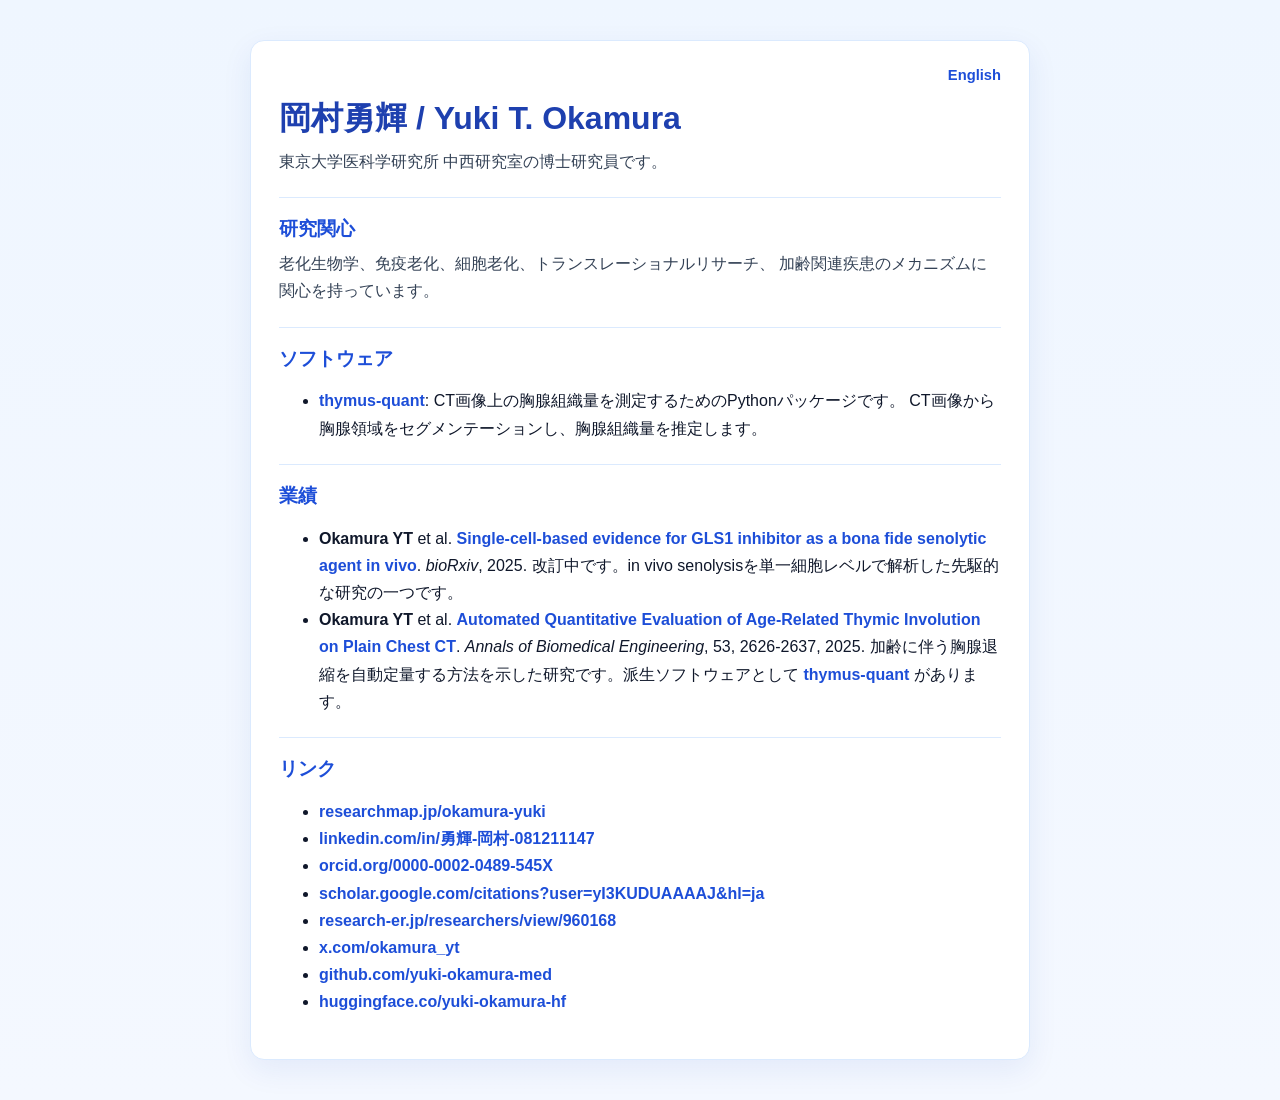
==== ja/index.html @ 50e8970c "Add Japanese profile page and language switch" ====
<!doctype html>
<html lang="ja">
<head>
  <meta charset="utf-8">
  <title>岡村勇輝 / Yuki T. Okamura</title>
  <meta name="viewport" content="width=device-width, initial-scale=1">
  <meta name="description" content="岡村勇輝 / Yuki T. Okamura の研究者プロフィールです。">
  <meta name="robots" content="index,follow">

<script type="application/ld+json">
{
  "@context": "https://schema.org",
  "@type": "Person",
  "name": "岡村勇輝 / Yuki T. Okamura",
  "url": "https://yuki-okamura-med.github.io/profile/ja/",
  "sameAs": [
    "https://researchmap.jp/okamura-yuki",
    "https://www.linkedin.com/in/%E5%8B%87%E8%BC%9D-%E5%B2%A1%E6%9D%91-081211147/?locale=en-US",
    "https://orcid.org/0000-0002-0489-545X",
    "https://scholar.google.com/citations?user=yI3KUDUAAAAJ&hl=ja",
    "https://research-er.jp/researchers/view/960168",
    "https://x.com/okamura_yt",
    "https://github.com/yuki-okamura-med/",
    "https://huggingface.co/yuki-okamura-hf"
  ]
}
</script>

  <link rel="stylesheet" href="../styles.css">
</head>
<body>
  <main>
  <nav class="language-switch" aria-label="Language">
    <a href="../">English</a>
  </nav>
  <h1>岡村勇輝 / Yuki T. Okamura</h1>
  <p>
    東京大学医科学研究所 中西研究室の博士研究員です。
  </p>

  <section>
    <h2>研究関心</h2>
    <p>
      老化生物学、免疫老化、細胞老化、トランスレーショナルリサーチ、
      加齢関連疾患のメカニズムに関心を持っています。
    </p>
  </section>

  <section>
    <h2>ソフトウェア</h2>
    <ul>
      <li>
        <a href="https://github.com/yuki-okamura-med/thymus-quant">thymus-quant</a>:
        CT画像上の胸腺組織量を測定するためのPythonパッケージです。
        CT画像から胸腺領域をセグメンテーションし、胸腺組織量を推定します。
      </li>
    </ul>
  </section>

  <section>
    <h2>業績</h2>
    <ul>
      <li>
        <strong>Okamura YT</strong> et al. <a href="https://www.biorxiv.org/content/10.1101/2025.07.22.666220v1">Single-cell-based evidence for GLS1 inhibitor as a bona fide senolytic agent in vivo</a>.
        <em>bioRxiv</em>, 2025. 改訂中です。in vivo senolysisを単一細胞レベルで解析した先駆的な研究の一つです。
      </li>
      <li>
        <strong>Okamura YT</strong> et al. <a href="https://link.springer.com/article/10.1007/s10439-025-03805-z">Automated Quantitative Evaluation of Age-Related Thymic Involution on Plain Chest CT</a>.
        <em>Annals of Biomedical Engineering</em>, 53, 2626-2637, 2025. 加齢に伴う胸腺退縮を自動定量する方法を示した研究です。派生ソフトウェアとして <a href="https://github.com/yuki-okamura-med/thymus-quant">thymus-quant</a> があります。
      </li>
    </ul>
  </section>

  <section>
    <h2>リンク</h2>
    <ul>
      <li><a href="https://researchmap.jp/okamura-yuki">researchmap.jp/okamura-yuki</a></li>
      <li><a href="https://www.linkedin.com/in/%E5%8B%87%E8%BC%9D-%E5%B2%A1%E6%9D%91-081211147/?locale=en-US">linkedin.com/in/勇輝-岡村-081211147</a></li>
      <li><a href="https://orcid.org/0000-0002-0489-545X">orcid.org/0000-0002-0489-545X</a></li>
      <li><a href="https://scholar.google.com/citations?user=yI3KUDUAAAAJ&hl=ja">scholar.google.com/citations?user=yI3KUDUAAAAJ&hl=ja</a></li>
      <li><a href="https://research-er.jp/researchers/view/960168">research-er.jp/researchers/view/960168</a></li>
      <li><a href="https://x.com/okamura_yt">x.com/okamura_yt</a></li>
      <li><a href="https://github.com/yuki-okamura-med/">github.com/yuki-okamura-med</a></li>
      <li><a href="https://huggingface.co/yuki-okamura-hf">huggingface.co/yuki-okamura-hf</a></li>
    </ul>
  </section>
  </main>
</body>
</html>
---- styles.css ----
/* Simple, LLM-friendly structure: tag-based styling with minimal classes */
:root {
  --bg: #f4f8ff;
  --surface: #ffffff;
  --text: #0f172a;
  --muted: #334155;
  --primary: #1d4ed8;
  --primary-dark: #1e40af;
  --border: #dbeafe;
}

* {
  box-sizing: border-box;
}

body {
  margin: 0;
  padding: 40px 20px;
  background: linear-gradient(180deg, #eff6ff 0%, var(--bg) 100%);
  color: var(--text);
  font-family: -apple-system, BlinkMacSystemFont, "Segoe UI", Roboto, "Helvetica Neue", Arial, sans-serif;
  line-height: 1.7;
}

main {
  max-width: 780px;
  margin: 0 auto;
  background: var(--surface);
  border: 1px solid var(--border);
  border-radius: 14px;
  padding: 28px;
  box-shadow: 0 10px 30px rgba(30, 64, 175, 0.08);
}

.language-switch {
  text-align: right;
  font-size: 0.92rem;
  margin: -6px 0 10px;
}

h1 {
  margin: 0 0 10px;
  color: var(--primary-dark);
  font-size: 2rem;
  line-height: 1.25;
}

h2 {
  margin: 0 0 8px;
  color: var(--primary);
  font-size: 1.2rem;
  line-height: 1.35;
}

p {
  margin: 0;
  color: var(--muted);
}

section {
  margin-top: 22px;
  padding-top: 18px;
  border-top: 1px solid var(--border);
}

a {
  color: var(--primary);
  text-decoration: none;
  font-weight: 600;
}

a:hover {
  text-decoration: underline;
}
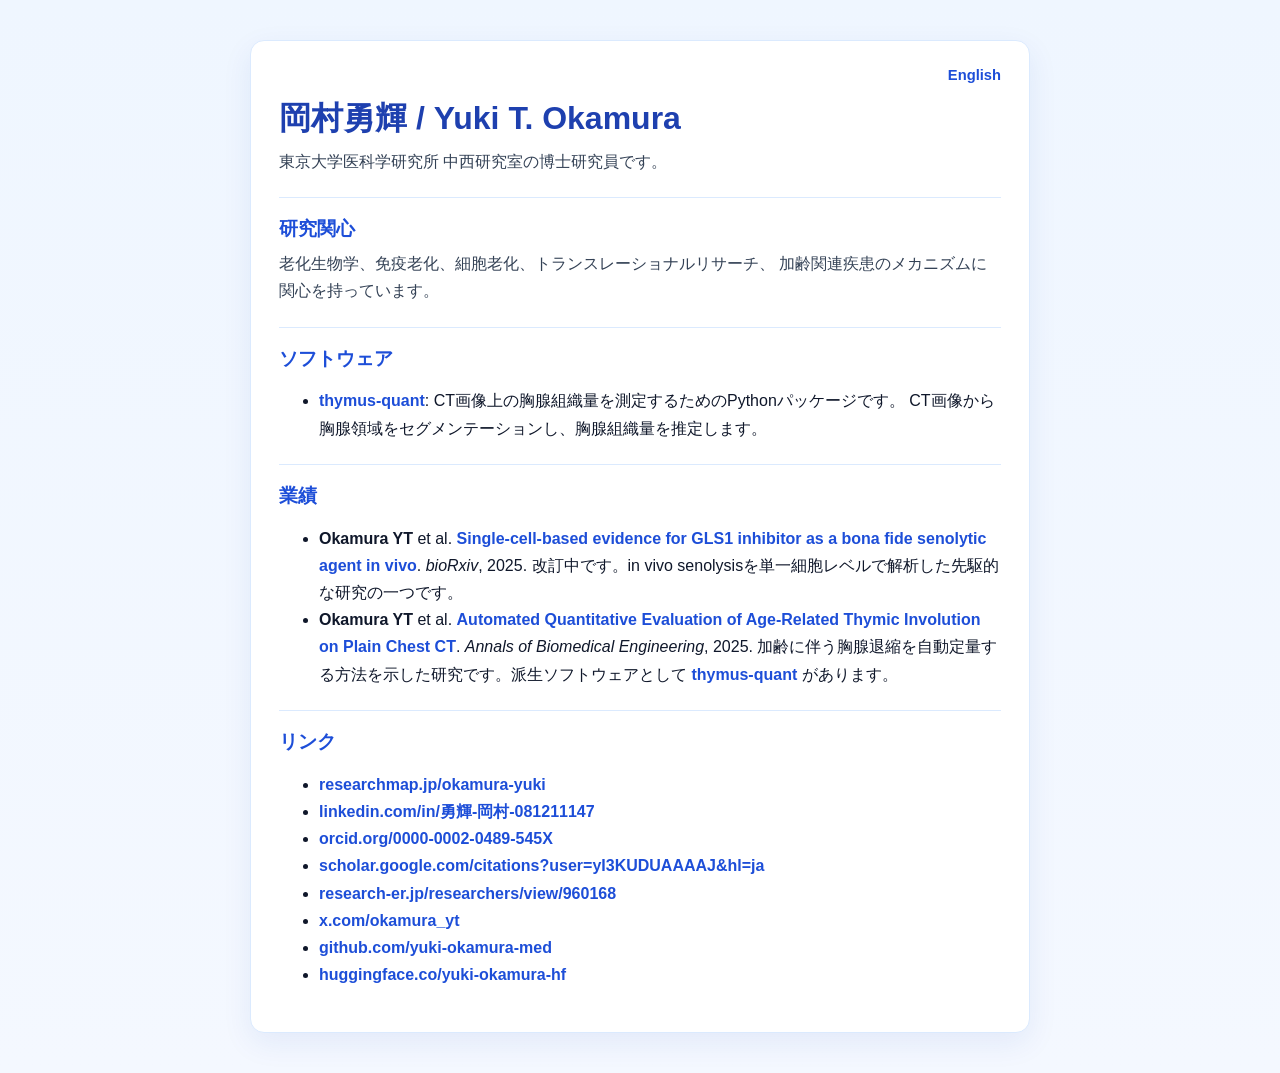
==== commit 658c98f4: "Simplify thymic involution citation" ====
--- a/ja/index.html
+++ b/ja/index.html
@@ -66,7 +66,7 @@
       </li>
       <li>
         <strong>Okamura YT</strong> et al. <a href="https://link.springer.com/article/10.1007/s10439-025-03805-z">Automated Quantitative Evaluation of Age-Related Thymic Involution on Plain Chest CT</a>.
-        <em>Annals of Biomedical Engineering</em>, 53, 2626-2637, 2025. 加齢に伴う胸腺退縮を自動定量する方法を示した研究です。派生ソフトウェアとして <a href="https://github.com/yuki-okamura-med/thymus-quant">thymus-quant</a> があります。
+        <em>Annals of Biomedical Engineering</em>, 2025. 加齢に伴う胸腺退縮を自動定量する方法を示した研究です。派生ソフトウェアとして <a href="https://github.com/yuki-okamura-med/thymus-quant">thymus-quant</a> があります。
       </li>
     </ul>
   </section>
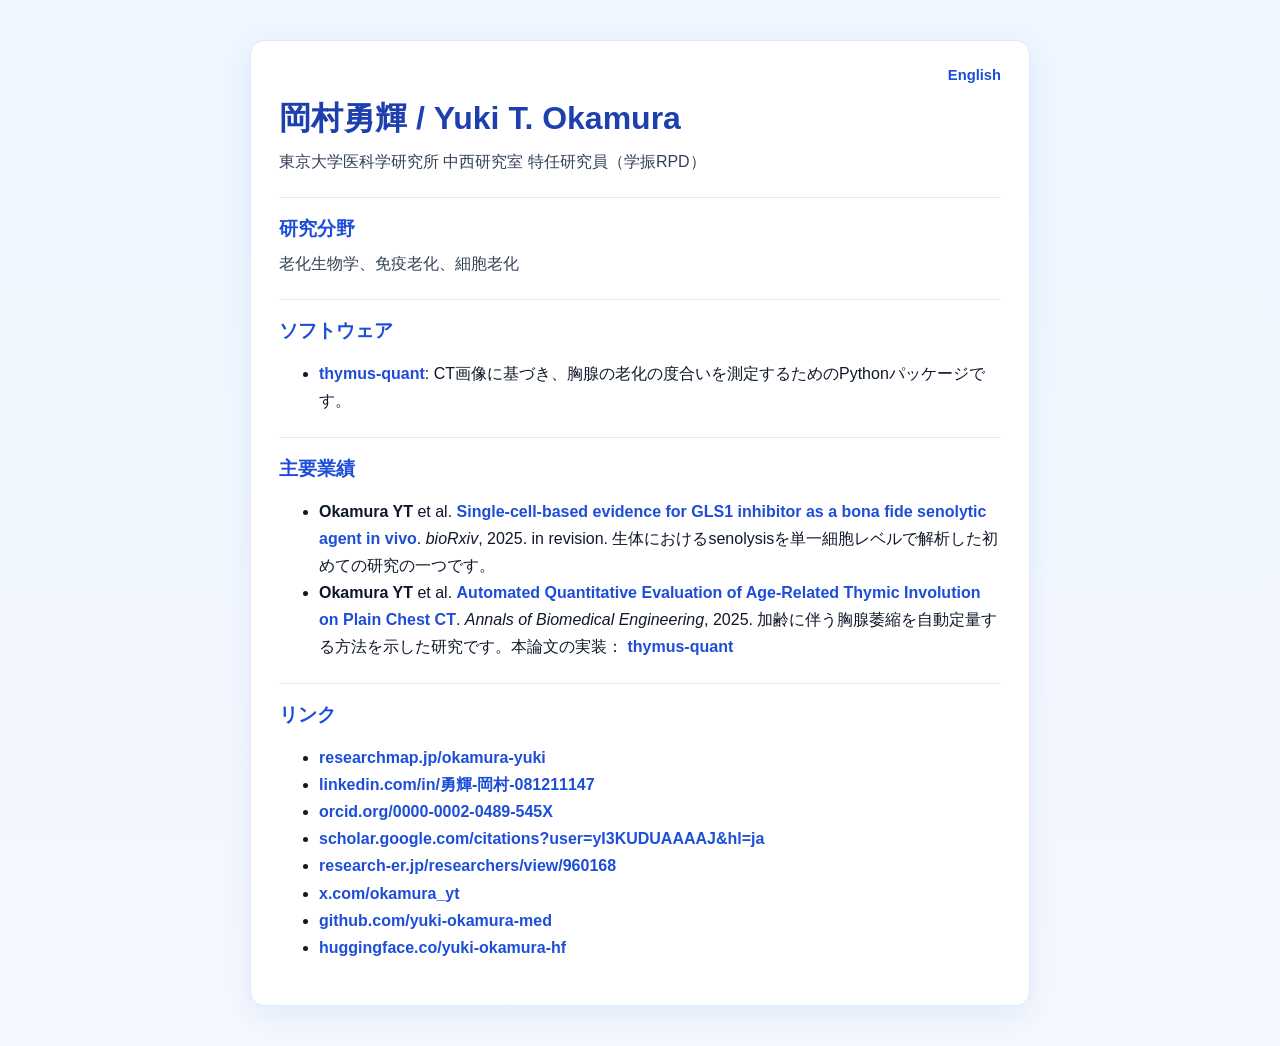
==== commit ebba78a4: "Update Japanese profile copy" ====
--- a/ja/index.html
+++ b/ja/index.html
@@ -30,19 +30,18 @@
 </head>
 <body>
   <main>
-  <nav class="language-switch" aria-label="Language">
+  <nav class="language-switch" aria-label="Language" style="text-align: right;">
     <a href="../">English</a>
   </nav>
   <h1>岡村勇輝 / Yuki T. Okamura</h1>
   <p>
-    東京大学医科学研究所 中西研究室の博士研究員です。
+    東京大学医科学研究所 中西研究室 特任研究員（学振RPD）
   </p>
 
   <section>
-    <h2>研究関心</h2>
+    <h2>研究分野</h2>
     <p>
-      老化生物学、免疫老化、細胞老化、トランスレーショナルリサーチ、
-      加齢関連疾患のメカニズムに関心を持っています。
+      老化生物学、免疫老化、細胞老化
     </p>
   </section>
 
@@ -51,22 +50,21 @@
     <ul>
       <li>
         <a href="https://github.com/yuki-okamura-med/thymus-quant">thymus-quant</a>:
-        CT画像上の胸腺組織量を測定するためのPythonパッケージです。
-        CT画像から胸腺領域をセグメンテーションし、胸腺組織量を推定します。
+        CT画像に基づき、胸腺の老化の度合いを測定するためのPythonパッケージです。
       </li>
     </ul>
   </section>
 
   <section>
-    <h2>業績</h2>
+    <h2>主要業績</h2>
     <ul>
       <li>
         <strong>Okamura YT</strong> et al. <a href="https://www.biorxiv.org/content/10.1101/2025.07.22.666220v1">Single-cell-based evidence for GLS1 inhibitor as a bona fide senolytic agent in vivo</a>.
-        <em>bioRxiv</em>, 2025. 改訂中です。in vivo senolysisを単一細胞レベルで解析した先駆的な研究の一つです。
+        <em>bioRxiv</em>, 2025. in revision. 生体におけるsenolysisを単一細胞レベルで解析した初めての研究の一つです。
       </li>
       <li>
         <strong>Okamura YT</strong> et al. <a href="https://link.springer.com/article/10.1007/s10439-025-03805-z">Automated Quantitative Evaluation of Age-Related Thymic Involution on Plain Chest CT</a>.
-        <em>Annals of Biomedical Engineering</em>, 2025. 加齢に伴う胸腺退縮を自動定量する方法を示した研究です。派生ソフトウェアとして <a href="https://github.com/yuki-okamura-med/thymus-quant">thymus-quant</a> があります。
+        <em>Annals of Biomedical Engineering</em>, 2025. 加齢に伴う胸腺萎縮を自動定量する方法を示した研究です。本論文の実装： <a href="https://github.com/yuki-okamura-med/thymus-quant">thymus-quant</a> 
       </li>
     </ul>
   </section>
--- a/styles.css
+++ b/styles.css
@@ -33,6 +33,9 @@
 }
 
 .language-switch {
+  display: flex;
+  justify-content: flex-end;
+  width: 100%;
   text-align: right;
   font-size: 0.92rem;
   margin: -6px 0 10px;
